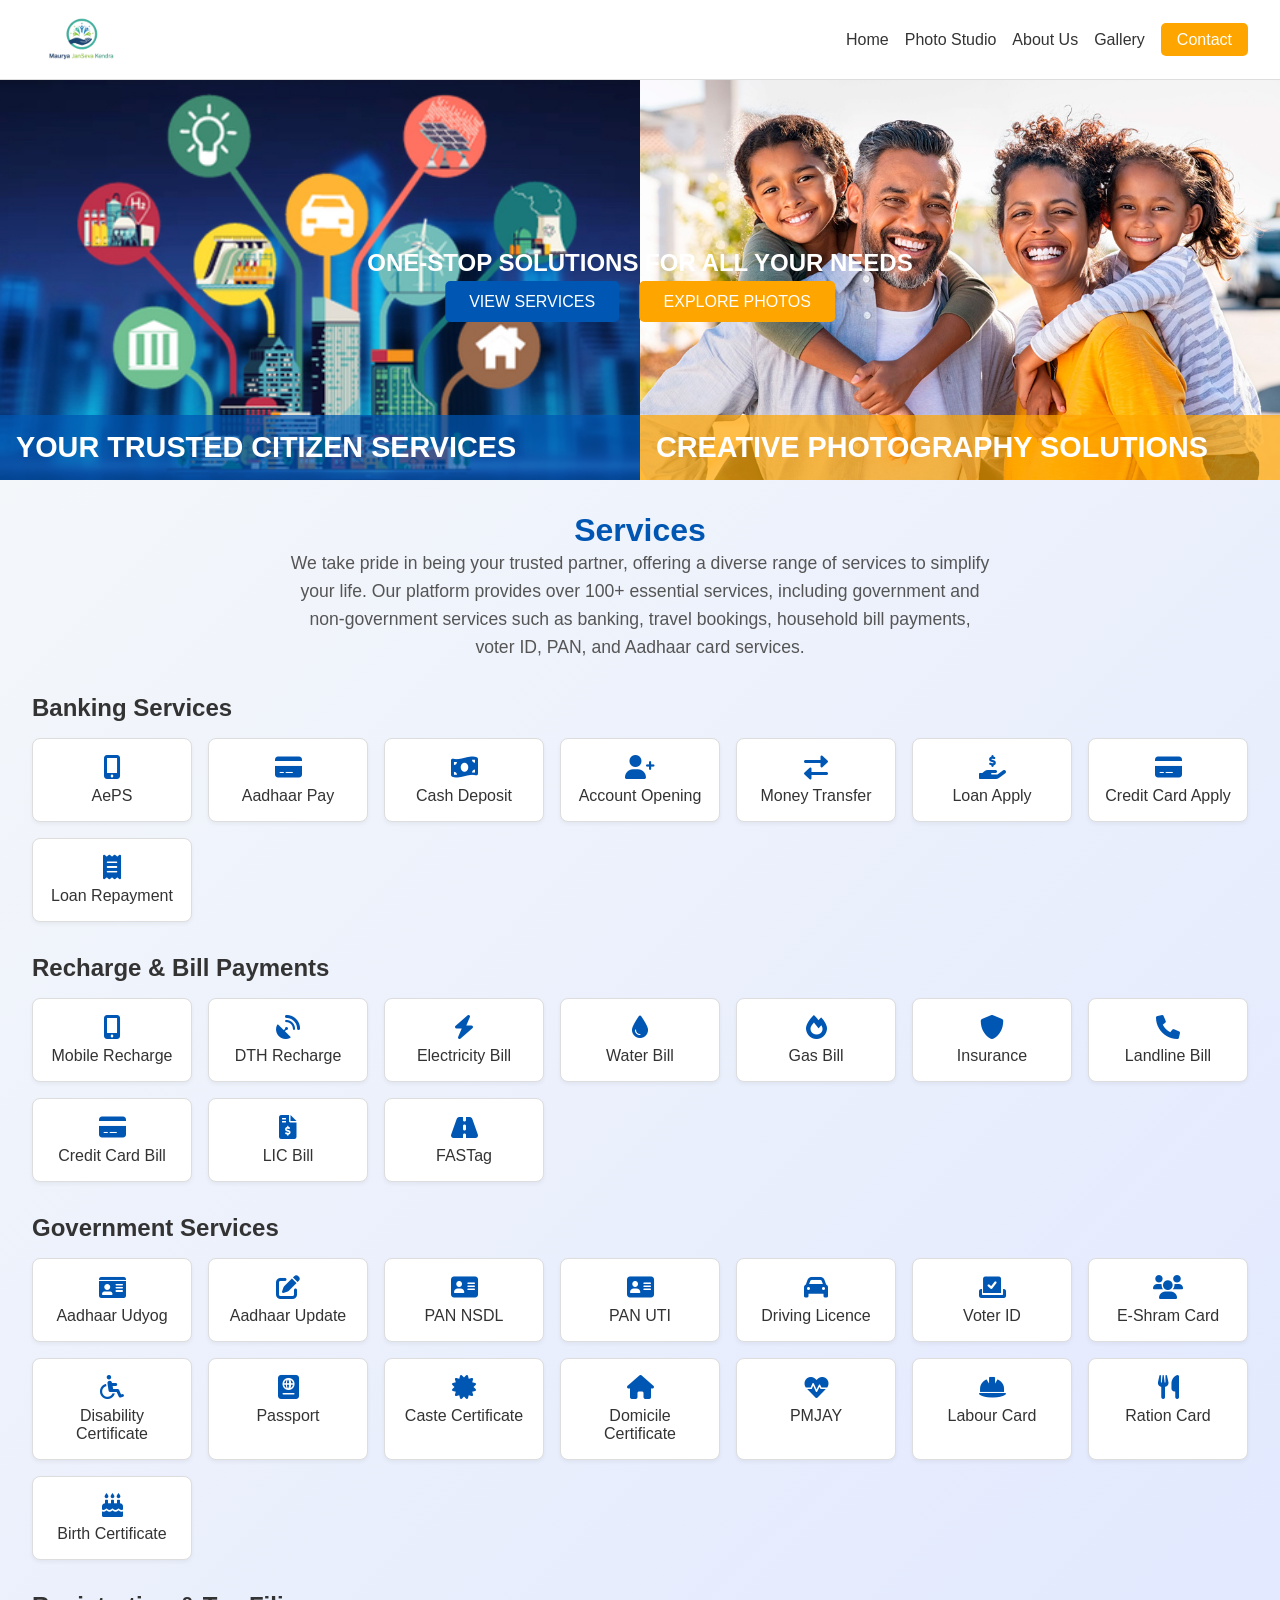
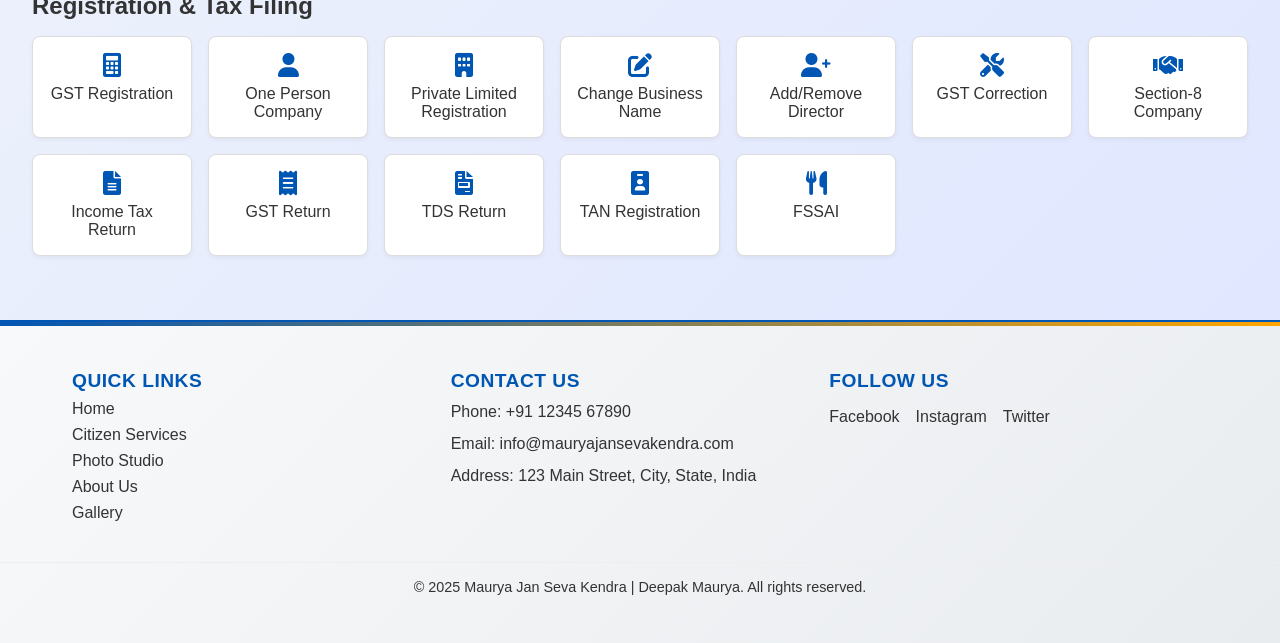
==== index.html @ 8f9ac322 "initial commit" ====
<!DOCTYPE html>
<html lang="en">
  <head>
  <meta charset="UTF-8" />
  <meta name="viewport" content="width=device-width, initial-scale=1.0" />
  <title>Maurya Jan Seva Kendra</title>
  <link rel="stylesheet" href="style.css" />
  <link rel="stylesheet" href="https://cdnjs.cloudflare.com/ajax/libs/font-awesome/6.0.0/css/all.min.css">
  <link rel="shortcut icon" href="images/logo-jan.png" type="image/x-icon">
 
</head>
<body>
  <header>
    <div class="logo">
      <img src="images/logo-jan.png" alt="">
    </div>
    <nav>
      <ul>
        <li><a href="index.html">Home</a></li>
        <li><a href="studio.html">Photo Studio</a></li>
        <li><a href="about.html">About Us</a></li>
        <li><a href="studio.html">Gallery</a></li>
        <li><a href="contact.html" class="contact-btn">Contact</a></li>
      </ul>
    </nav>

  </header>

  <section class="hero">
    <div class="hero-left">
      <div class="overlay blue">
        <h2>YOUR TRUSTED CITIZEN SERVICES</h2>
      </div>
    </div>
    <div class="hero-right">
      <div class="overlay orange">
        <h2>CREATIVE PHOTOGRAPHY SOLUTIONS</h2>
      </div>
    </div>
    <div class="hero-center">
      <h3>ONE-STOP SOLUTIONS FOR ALL YOUR NEEDS</h3>
      <div class="cta">
        <a href="#services" class="btn blue">VIEW SERVICES</a>
        <a href="studio.html" class="btn orange">EXPLORE PHOTOS</a>
      </div>
    </div>
  </section>

  <section class="services-section" id="services">
  <h2>Services</h2>
  <p class="intro">
    We take pride in being your trusted partner, offering a diverse range of services to simplify your life. Our platform provides over 100+ essential services, including government and non-government services such as banking, travel bookings, household bill payments, voter ID, PAN, and Aadhaar card services.
  </p>

  <div class="category">
    <h3>Banking Services</h3>
    <div class="grid">
      <div class="card"><i class="fas fa-mobile-alt"></i> AePS</div>
      <div class="card"><i class="fas fa-credit-card"></i> Aadhaar Pay</div>
      <div class="card"><i class="fas fa-money-bill-wave"></i> Cash Deposit</div>
      <div class="card"><i class="fas fa-user-plus"></i> Account Opening</div>
      <div class="card"><i class="fas fa-exchange-alt"></i> Money Transfer</div>
      <div class="card"><i class="fas fa-hand-holding-usd"></i> Loan Apply</div>
      <div class="card"><i class="fas fa-credit-card"></i> Credit Card Apply</div>
      <div class="card"><i class="fas fa-receipt"></i> Loan Repayment</div>
    </div>
  </div>

  <div class="category">
    <h3>Recharge & Bill Payments</h3>
    <div class="grid">
      <div class="card"><i class="fas fa-mobile-alt"></i> Mobile Recharge</div>
      <div class="card"><i class="fas fa-satellite-dish"></i> DTH Recharge</div>
      <div class="card"><i class="fas fa-bolt"></i> Electricity Bill</div>
      <div class="card"><i class="fas fa-tint"></i> Water Bill</div>
      <div class="card"><i class="fas fa-fire"></i> Gas Bill</div>
      <div class="card"><i class="fas fa-shield-alt"></i> Insurance</div>
      <div class="card"><i class="fas fa-phone"></i> Landline Bill</div>
      <div class="card"><i class="fas fa-credit-card"></i> Credit Card Bill</div>
      <div class="card"><i class="fas fa-file-invoice-dollar"></i> LIC Bill</div>
      <div class="card"><i class="fas fa-road"></i> FASTag</div>
    </div>
  </div>

  <div class="category">
    <h3>Government Services</h3>
    <div class="grid">
      <div class="card"><i class="fas fa-id-card"></i> Aadhaar Udyog</div>
      <div class="card"><i class="fas fa-edit"></i> Aadhaar Update</div>
      <div class="card"><i class="fas fa-address-card"></i> PAN NSDL</div>
      <div class="card"><i class="fas fa-address-card"></i> PAN UTI</div>
      <div class="card"><i class="fas fa-car"></i> Driving Licence</div>
      <div class="card"><i class="fas fa-vote-yea"></i> Voter ID</div>
      <div class="card"><i class="fas fa-users"></i> E-Shram Card</div>
      <div class="card"><i class="fas fa-wheelchair"></i> Disability Certificate</div>
      <div class="card"><i class="fas fa-passport"></i> Passport</div>
      <div class="card"><i class="fas fa-certificate"></i> Caste Certificate</div>
      <div class="card"><i class="fas fa-home"></i> Domicile Certificate</div>
      <div class="card"><i class="fas fa-heartbeat"></i> PMJAY</div>
      <div class="card"><i class="fas fa-hard-hat"></i> Labour Card</div>
      <div class="card"><i class="fas fa-utensils"></i> Ration Card</div>
      <div class="card"><i class="fas fa-birthday-cake"></i> Birth Certificate</div>
    </div>
  </div>

  <div class="category">
    <h3>Registration & Tax Filing</h3>
    <div class="grid">
      <div class="card"><i class="fas fa-calculator"></i> GST Registration</div>
      <div class="card"><i class="fas fa-user"></i> One Person Company</div>
      <div class="card"><i class="fas fa-building"></i> Private Limited Registration</div>
      <div class="card"><i class="fas fa-edit"></i> Change Business Name</div>
      <div class="card"><i class="fas fa-user-plus"></i> Add/Remove Director</div>
      <div class="card"><i class="fas fa-tools"></i> GST Correction</div>
      <div class="card"><i class="fas fa-handshake"></i> Section-8 Company</div>
      <div class="card"><i class="fas fa-file-alt"></i> Income Tax Return</div>
      <div class="card"><i class="fas fa-receipt"></i> GST Return</div>
      <div class="card"><i class="fas fa-file-invoice"></i> TDS Return</div>
      <div class="card"><i class="fas fa-id-badge"></i> TAN Registration</div>
      <div class="card"><i class="fas fa-utensils"></i> FSSAI</div>
    </div>
  </div>
</section>

  

  <!-- Modal for service information -->
  <div id="service-modal" class="modal">
    <div class="modal-content">
      <span class="close">&times;</span>
      <h2 id="modal-title"></h2>
      <p id="modal-description"></p>
    </div>
  </div>

  <footer>
    <div class="footer-content">
      <div class="footer-section">
        <h4>Quick Links</h4>
        <ul>
          <li><a href="index.html">Home</a></li>
          <li><a href="#services">Citizen Services</a></li>
          <li><a href="studio.html">Photo Studio</a></li>
          <li><a href="about.html">About Us</a></li>
          <li><a href="studio.html">Gallery</a></li>
        </ul>
      </div>
      <div class="footer-section">
        <h4>Contact Us</h4>
        <p>Phone: +91 12345 67890</p>
        <p>Email: info@mauryajansevakendra.com</p>
        <p>Address: 123 Main Street, City, State, India</p>
      </div>
      <div class="footer-section">
        <h4>Follow Us</h4>
        <ul class="social-links">
          <li><a href="#" target="_blank">Facebook</a></li>
          <li><a href="#" target="_blank">Instagram</a></li>
          <li><a href="#" target="_blank">Twitter</a></li>
        </ul>
      </div>
    </div>
    <div class="footer-bottom">
      <p>&copy; 2025 Maurya Jan Seva Kendra | Deepak Maurya. All rights reserved.</p>
    </div>
  </footer>

  <script src="script.js"></script>
</body>
</html>
---- style.css ----
:root {
  --white: #ffffff;
  --light-grey: #f4f7fa;
  --text-dark: #333333;
  --blue: #0056b3;
  --orange: #ffa500;
}
*{
  margin: 0;
  padding: 0;
  box-sizing: border-box;
}

body {
  margin: 0;
  font-family: 'Poppins', sans-serif;
  background: var(--light-grey);
  color: var(--text-dark);
}

header {
  height: 80px;
  display: flex;
  justify-content: space-between;
  align-items: center;
  background: var(--white);
  padding: 0 2rem;
  border-bottom: 1px solid #ddd;
  transition: background-color 0.3s ease;
  position: sticky;
  top: 0;
  z-index: 100;
}

header.scrolled {
  background: rgba(255, 255, 255, 0.95);
  -webkit-backdrop-filter: blur(10px);
  backdrop-filter: blur(10px);
}

.logo img {
  height: 100px;
  width: auto;
}

nav ul {
  list-style: none;
  display: flex;
  gap: 1rem;
}

nav a {
  text-decoration: none;
  color: var(--text-dark);
  position: relative;
  transition: color 0.3s ease;
}

nav a::after {
  content: '';
  position: absolute;
  width: 0;
  height: 2px;
  bottom: -5px;
  left: 0;
  background-color: var(--orange);
  transition: width 0.3s ease;
}

nav a:hover::after {
  width: 100%;
}

nav a:hover {
  color: var(--blue);
}

.contact-btn {
  background: var(--orange);
  color: var(--white);
  padding: 0.5rem 1rem;
  border-radius: 5px;
  transition: background-color 0.3s ease, transform 0.3s ease;
}

.contact-btn:hover {
  background: var(--blue);
  transform: scale(1.05);
}

.hero {
  display: flex;
  position: relative;
  height: 400px;
  animation: fadeIn 1.5s ease-in-out;
}

.hero-left,
.hero-right {
  flex: 1;
  background-size: cover;
  background-position: center;
}

.hero-left {
  background-image: url('images/hero1.webp');
}

.hero-right {
  background-image: url('images/hero2.jpg');
}

.overlay {
  position: absolute;
  bottom: 0;
  width: 50%;
  padding: 1rem;
  color: var(--white);
  font-size: 1.2rem;
  font-weight: bold;
  transition: transform 0.3s ease;
}

.overlay.blue {
  background: rgba(0, 86, 179, 0.7);
  left: 0;
}

.overlay.orange {
  background: rgba(255, 165, 0, 0.7);
  right: 0;
}

.overlay:hover {
  transform: translateY(-10px);
}

.hero-center {
  position: absolute;
  top: 50%;
  left: 50%;
  color: #ffffff;
  transform: translate(-50%, -50%);
  text-align: center;
}

.hero-center h3 {
  font-size: 1.5rem;
  margin-bottom: 1rem;
}

.cta .btn {
  padding: 0.75rem 1.5rem;
  margin: 0 0.5rem;
  border-radius: 5px;
  text-decoration: none;
  color: var(--white);
}

.btn.blue {
  background: var(--blue);
  transition: background-color 0.3s ease, transform 0.3s ease;
  text-align: center;
}

.btn.blue:hover {
  background: var(--orange);
  transform: scale(1.05);
}

.btn.orange {
  background: var(--orange);
  transition: background-color 0.3s ease, transform 0.3s ease;
  text-align: center;
}

.btn.orange:hover {
  background: var(--blue);
  transform: scale(1.05);
}

.services-section {
  padding: 2rem;
  background: linear-gradient(135deg, #f4f7fa 0%, #e0e7ff 100%);
  color: #333;
  animation: fadeIn 1s ease-in-out;
}

.services-section h2 {
  text-align: center;
  font-size: 2rem;
  color: #0056b3;
}

.services-section .intro {
  text-align: center;
  max-width: 700px;
  margin: 0 auto 2rem;
  font-size: 1.1rem;
  font-weight: 400;
  line-height: 1.6;
  color: #555;
}

.category {
  margin-bottom: 2rem;
}

.category h3 {
  font-size: 1.5rem;
  color: #333;
  margin-bottom: 1rem;
}

.grid {
  display: grid;
  grid-template-columns: repeat(auto-fit, minmax(150px, 1fr));
  gap: 1rem;
}

.card {
  background: #ffffff;
  border: 1px solid #ddd;
  padding: 1rem;
  text-align: center;
  border-radius: 8px;
  font-weight: 500;
  box-shadow: 0 2px 4px rgba(0,0,0,0.05);
  transition: transform 0.3s ease, background-color 0.3s ease, color 0.3s ease, box-shadow 0.3s ease;
  cursor: pointer;
  display: flex;
  flex-direction: column;
  align-items: center;
  gap: 0.5rem;
}

.card i {
  font-size: 1.5rem;
  color: var(--blue);
  transition: transform 0.3s ease, color 0.3s ease;
}

.card:hover {
  transform: scale(1.05);
  box-shadow: 0 8px 16px rgba(0,0,0,0.2);
  background-color: var(--blue);
  color: var(--white);
  border-color: var(--blue);
}

.card:hover i {
  transform: scale(1.1);
  color: var(--white);
}



footer {
  background: linear-gradient(135deg, #f8f9fa 0%, #e9ecef 100%);
  border-top: 2px solid var(--blue);
  padding: 3rem 0 2rem;
  color: var(--text-dark);
  position: relative;
}

footer::before {
  content: '';
  position: absolute;
  top: 0;
  left: 0;
  right: 0;
  height: 4px;
  background: linear-gradient(90deg, var(--blue) 0%, var(--orange) 100%);
}

.footer-content {
  display: flex;
  justify-content: space-around;
  flex-wrap: wrap;
  max-width: 1200px;
  margin: 0 auto;
  padding: 0 2rem;
}

.footer-section {
  flex: 1;
  min-width: 200px;
  margin-bottom: 1rem;
}

.footer-section h4 {
  color: var(--blue);
  margin-bottom: 0.5rem;
  font-size: 1.2rem;
  font-weight: 600;
  text-transform: uppercase;
  letter-spacing: 0.5px;
}

.footer-section p {
  margin: 0.5rem 0;
  line-height: 1.5;
}

.footer-section ul {
  list-style: none;
  padding: 0;
}

.footer-section ul li {
  margin: 0.5rem 0;
}

.footer-section a {
  text-decoration: none;
  color: var(--text-dark);
  transition: color 0.3s ease;
}

.footer-section a:hover {
  color: var(--orange);
}

.social-links {
  display: flex;
  gap: 1rem;
}

.social-links li {
  margin: 0;
  transition: transform 0.3s ease;
}

.social-links li:hover {
  transform: translateY(-5px);
}

.footer-bottom {
  text-align: center;
  padding: 1rem 0;
  border-top: 1px solid #eee;
  margin-top: 1rem;
}

.footer-bottom p {
  margin: 0;
  font-size: 0.9rem;
  color: var(--text-dark);
}

/* Mobile responsiveness for footer */
@media (max-width: 768px) {
  .footer-content {
    flex-direction: column;
    padding: 0 1rem;
  }

  .footer-section {
    text-align: center;
  }

  .social-links {
    justify-content: center;
  }
}

/* Keyframes for fadeIn animation */
@keyframes fadeIn {
  from {
    opacity: 0;
    transform: translateY(20px);
  }
  to {
    opacity: 1;
    transform: translateY(0);
  }
}

/* Tooltip styles */
.tooltip {
  position: absolute;
  background: var(--blue);
  color: var(--white);
  padding: 8px 12px;
  border-radius: 4px;
  font-size: 0.9rem;
  white-space: nowrap;
  z-index: 1001;
  pointer-events: none;
  opacity: 0;
  transform: translateX(-50%) translateY(-10px);
  transition: opacity 0.3s ease, transform 0.3s ease;
}

.tooltip.show {
  opacity: 1;
  transform: translateX(-50%) translateY(0);
}

.tooltip::after {
  content: '';
  position: absolute;
  top: 100%;
  left: 50%;
  margin-left: -5px;
  border-width: 5px;
  border-style: solid;
  border-color: var(--blue) transparent transparent transparent;
}

/* Modal styles */
.modal {
  display: none;
  position: fixed;
  z-index: 1000;
  left: 0;
  top: 0;
  width: 100%;
  height: 100%;
  overflow: auto;
  background-color: rgba(0, 0, 0, 0.5);
}

.modal-content {
  background-color: #fefefe;
  margin: 15% auto;
  padding: 20px;
  border: 1px solid #888;
  width: 80%;
  max-width: 600px;
  border-radius: 8px;
  box-shadow: 0 4px 8px rgba(0, 0, 0, 0.1);
}

.close {
  color: #aaa;
  float: right;
  font-size: 28px;
  font-weight: bold;
  cursor: pointer;
}

.close:hover,
.close:focus {
  color: black;
  text-decoration: none;
}

#modal-title {
  color: var(--blue);
  margin-bottom: 15px;
}

#modal-description {
  line-height: 1.6;
  color: var(--text-dark);
}

/* Mobile responsiveness */
@media (max-width: 768px) {
  header {
    flex-direction: column;
    padding: 1rem;
  }

  nav ul {
    flex-wrap: wrap;
    justify-content: center;
  }

  .hero {
    flex-direction: column;
    height: auto;
  }

  .overlay {
    position: static;
    width: 100%;
    margin-bottom: 1rem;
  }

  .hero-center {
    position: static;
    transform: none;
    margin: 1rem 0;
  }

  .grid {
    grid-template-columns: 1fr;
  }

  .modal-content {
    width: 90%;
    margin: 20% auto;
    padding: 15px;
  }
}
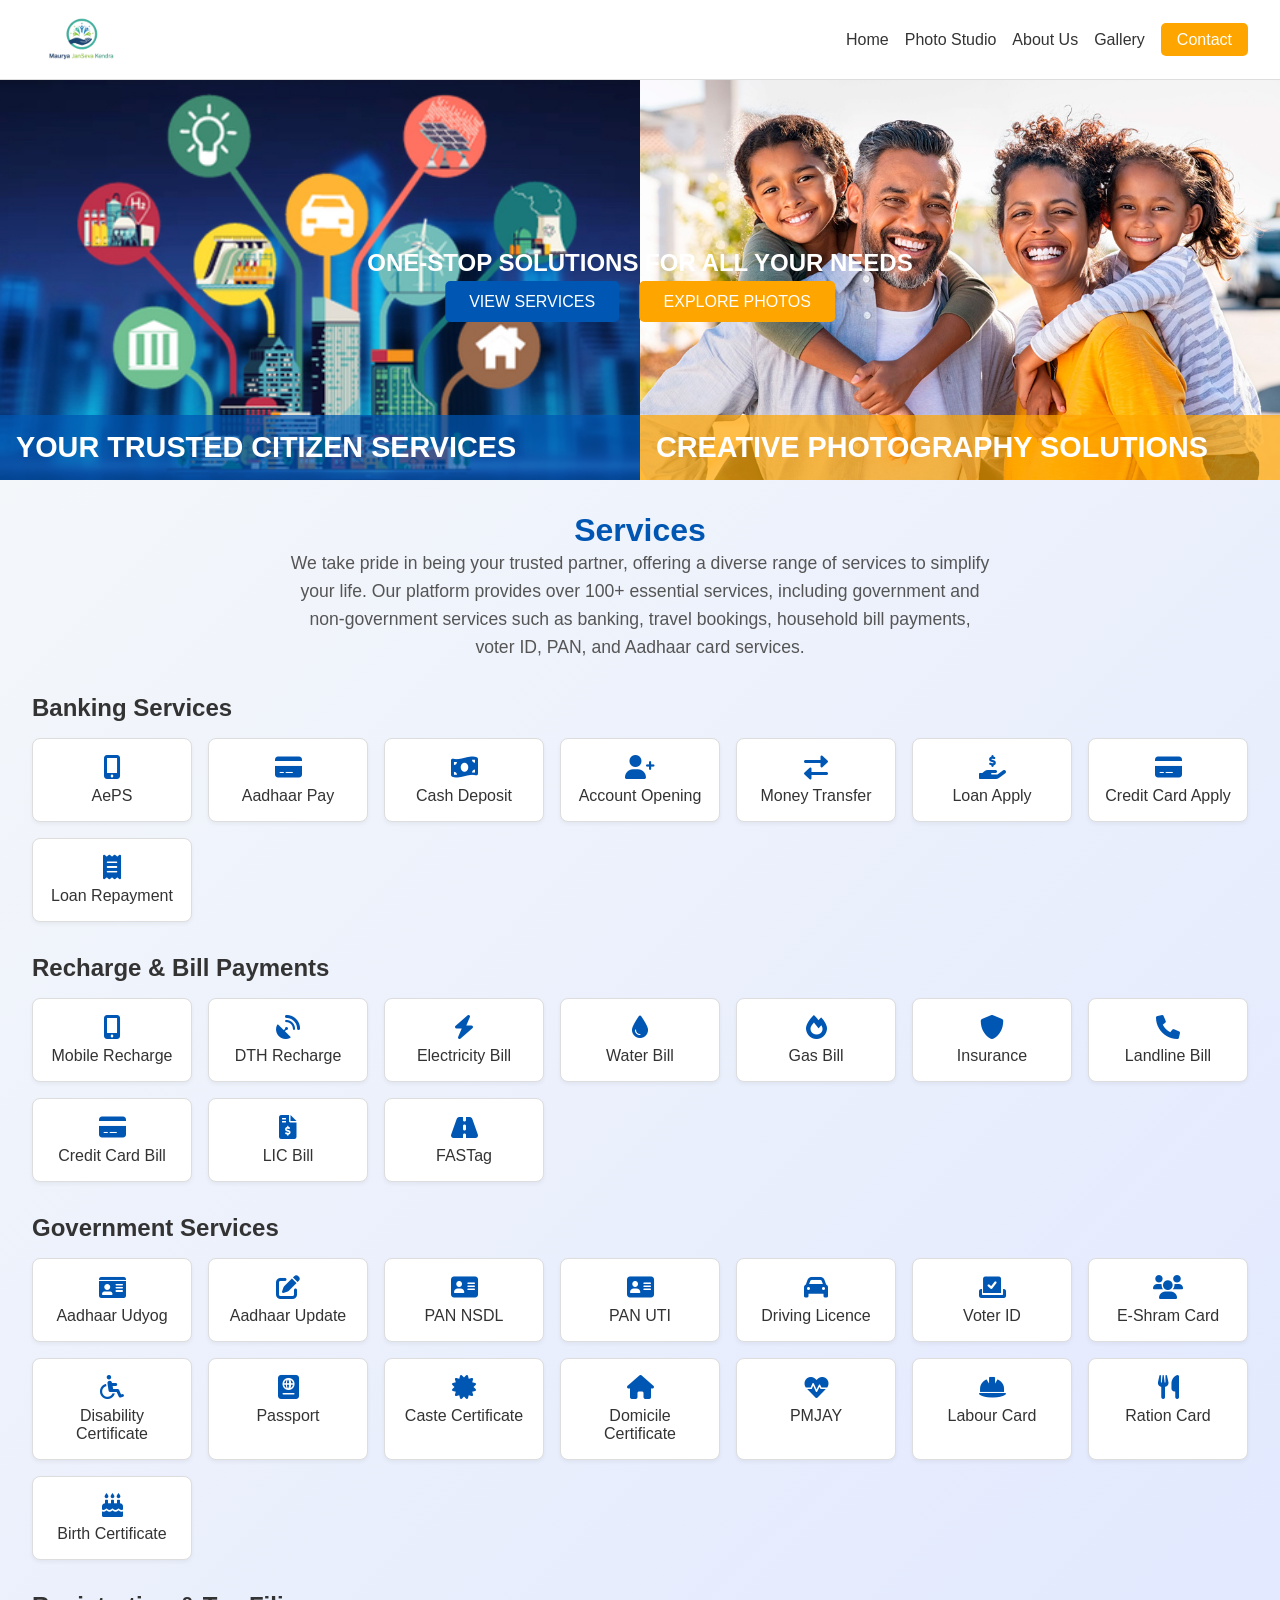
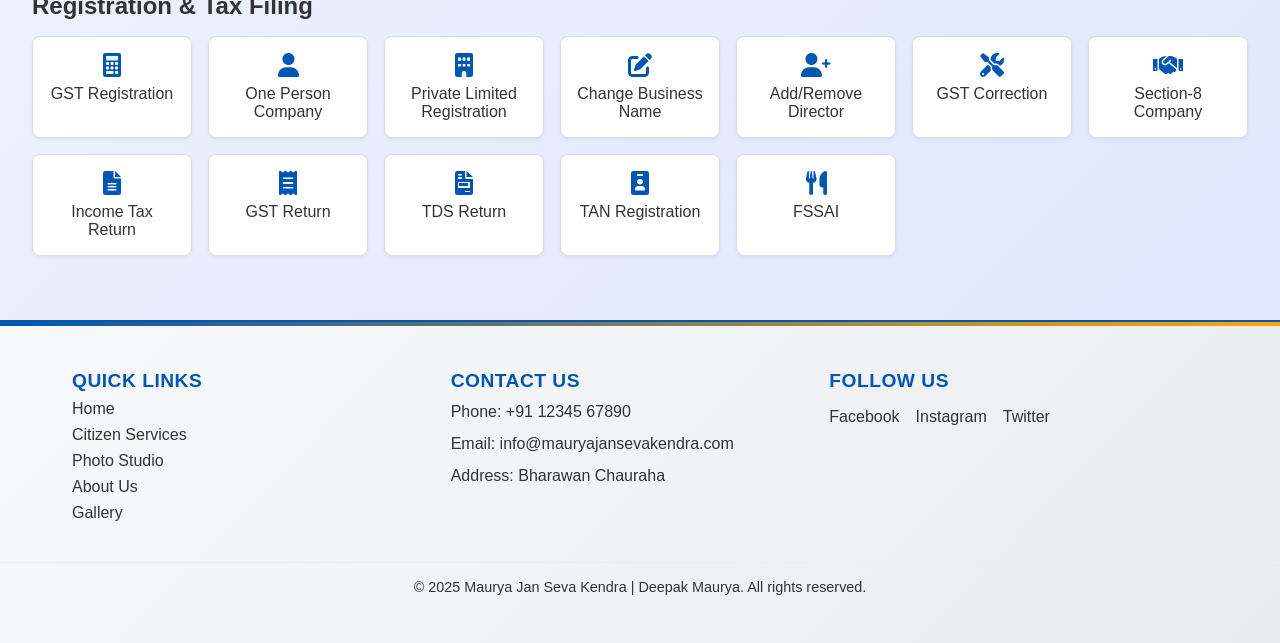
==== commit 84937f51: "resolve some issues" ====
--- a/index.html
+++ b/index.html
@@ -14,12 +14,18 @@
     <div class="logo">
       <img src="images/logo-jan.png" alt="">
     </div>
+
     <nav>
-      <ul>
+      <div class="hamburger">
+        <span></span>
+        <span></span>
+        <span></span>
+      </div>
+      <ul class="nav-menu">
         <li><a href="index.html">Home</a></li>
         <li><a href="studio.html">Photo Studio</a></li>
         <li><a href="about.html">About Us</a></li>
-        <li><a href="studio.html">Gallery</a></li>
+        <li><a href="error.html">Gallery</a></li>
         <li><a href="contact.html" class="contact-btn">Contact</a></li>
       </ul>
     </nav>
@@ -142,14 +148,14 @@
           <li><a href="#services">Citizen Services</a></li>
           <li><a href="studio.html">Photo Studio</a></li>
           <li><a href="about.html">About Us</a></li>
-          <li><a href="studio.html">Gallery</a></li>
+          <li><a href="error.html">Gallery</a></li>
         </ul>
       </div>
       <div class="footer-section">
         <h4>Contact Us</h4>
         <p>Phone: +91 12345 67890</p>
         <p>Email: info@mauryajansevakendra.com</p>
-        <p>Address: 123 Main Street, City, State, India</p>
+        <p>Address: Bharawan Chauraha </p>
       </div>
       <div class="footer-section">
         <h4>Follow Us</h4>
@@ -165,6 +171,7 @@
     </div>
   </footer>
 
+  <script src="navbar.js"></script>
   <script src="script.js"></script>
 </body>
 </html>
--- a/style.css
+++ b/style.css
@@ -32,6 +32,45 @@
   z-index: 100;
 }
 
+.hamburger {
+  display: none;
+  flex-direction: column;
+  cursor: pointer;
+  gap: 4px;
+}
+
+.hamburger span {
+  width: 25px;
+  height: 3px;
+  background: var(--text-dark);
+  transition: 0.3s;
+}
+
+.hamburger.active span:nth-child(1) {
+  transform: rotate(-45deg) translate(-5px, 6px);
+}
+
+.hamburger.active span:nth-child(2) {
+  opacity: 0;
+}
+
+.hamburger.active span:nth-child(3) {
+  transform: rotate(45deg) translate(-5px, -6px);
+}
+
+.nav-menu {
+  list-style: none;
+  display: flex;
+  gap: 1rem;
+  margin: 0;
+  padding: 0;
+  transition: transform 0.3s ease;
+}
+
+.nav-menu.active {
+  transform: translateX(0);
+}
+
 header.scrolled {
   background: rgba(255, 255, 255, 0.95);
   -webkit-backdrop-filter: blur(10px);
@@ -104,10 +143,12 @@
 
 .hero-left {
   background-image: url('images/hero1.webp');
+  animation: slideInLeft 1.5s ease-in-out;
 }
 
 .hero-right {
   background-image: url('images/hero2.jpg');
+  animation: slideInRight 1.5s ease-in-out;
 }
 
 .overlay {
@@ -240,12 +281,17 @@
   transition: transform 0.3s ease, color 0.3s ease;
 }
 
+.card {
+  animation: zoomIn 0.8s ease-in-out;
+}
+
 .card:hover {
   transform: scale(1.05);
   box-shadow: 0 8px 16px rgba(0,0,0,0.2);
   background-color: var(--blue);
   color: var(--white);
   border-color: var(--blue);
+  animation: bounce 0.6s ease;
 }
 
 .card:hover i {
@@ -364,7 +410,7 @@
   }
 }
 
-/* Keyframes for fadeIn animation */
+/* Keyframes for animations */
 @keyframes fadeIn {
   from {
     opacity: 0;
@@ -373,6 +419,60 @@
   to {
     opacity: 1;
     transform: translateY(0);
+  }
+}
+
+@keyframes slideInLeft {
+  from {
+    opacity: 0;
+    transform: translateX(-100px);
+  }
+  to {
+    opacity: 1;
+    transform: translateX(0);
+  }
+}
+
+@keyframes slideInRight {
+  from {
+    opacity: 0;
+    transform: translateX(100px);
+  }
+  to {
+    opacity: 1;
+    transform: translateX(0);
+  }
+}
+
+@keyframes bounce {
+  0%, 20%, 50%, 80%, 100% {
+    transform: translateY(0);
+  }
+  40% {
+    transform: translateY(-10px);
+  }
+  60% {
+    transform: translateY(-5px);
+  }
+}
+
+@keyframes rotate {
+  from {
+    transform: rotate(0deg);
+  }
+  to {
+    transform: rotate(360deg);
+  }
+}
+
+@keyframes zoomIn {
+  from {
+    opacity: 0;
+    transform: scale(0.5);
+  }
+  to {
+    opacity: 1;
+    transform: scale(1);
   }
 }
 
@@ -459,14 +559,61 @@
 /* Mobile responsiveness */
 @media (max-width: 768px) {
   header {
+    flex-direction: row;
+    justify-content: center;
+    justify-content: space-between;
+    align-items: center;
+    padding: 1rem;
+  }
+
+  .hamburger {
+    display: flex;
+  }
+
+  .nav-menu {
+    position: fixed;
+    top: 80px;
+    left: -100%;
+    width: 100%;
+    height: calc(100vh - 80px);
+    background: var(--white);
     flex-direction: column;
+    align-items: center;
+    justify-content: space-between;
+    gap: 2rem;
+    box-shadow: 0 4px 8px rgba(0,0,0,0.1);
+    z-index: 99;
+  }
+
+  .nav-menu.active {
+    left: 0;
+  }
+
+  .nav-menu li {
+    margin: 0;
+  }
+
+  .nav-menu a {
+    font-size: 1.2rem;
     padding: 1rem;
+    display: block;
+    width: 100%;
+    text-align: center;
   }
 
   nav ul {
+    display: flex;
+    flex-direction: row;
+    justify-content: center;
+    align-items: center;
     flex-wrap: wrap;
-    justify-content: center;
-  }
+    gap: 1rem;
+    margin: 0;
+    padding: 0;
+  }
+
+  nav li {
+    list-style: none;
 
   .hero {
     flex-direction: column;
@@ -496,4 +643,176 @@
   }
 }
 
-
+/* Mid-range phones responsiveness (720px - 1080px) */
+@media (min-width: 720px) and (max-width: 1080px) {
+  header {
+    padding: 0 1.5rem;
+  }
+
+  .logo img {
+    height: 80px;
+  }
+
+  nav ul {
+    gap: 0.8rem;
+  }
+
+  nav a {
+    font-size: 0.95rem;
+  }
+
+  .contact-btn {
+    padding: 0.45rem 0.9rem;
+    font-size: 0.95rem;
+  }
+
+  .hero {
+    height: 350px;
+  }
+
+  .overlay {
+    padding: 0.8rem;
+    font-size: 1.1rem;
+  }
+
+  .hero-center h3 {
+    font-size: 1.3rem;
+  }
+
+  .cta .btn {
+    padding: 0.65rem 1.3rem;
+    font-size: 0.95rem;
+  }
+
+  .services-section {
+    padding: 1.5rem;
+  }
+
+  .services-section h2 {
+    font-size: 1.8rem;
+  }
+
+  .intro {
+    font-size: 1rem;
+  }
+
+  .category h3 {
+    font-size: 1.4rem;
+  }
+
+  .grid {
+    grid-template-columns: repeat(auto-fit, minmax(140px, 1fr));
+    gap: 0.8rem;
+  }
+
+  .card {
+    padding: 0.9rem;
+    font-size: 0.95rem;
+  }
+
+  .card i {
+    font-size: 1.3rem;
+  }
+
+  .footer-content {
+    padding: 0 1.5rem;
+  }
+
+  .footer-section h4 {
+    font-size: 1.1rem;
+  }
+
+  .modal-content {
+    width: 85%;
+    padding: 18px;
+  }
+}
+}
+
+/* Small screens responsiveness (up to 480px) */
+@media (max-width: 480px) {
+  header {
+    padding: 0.5rem 1rem;
+  }
+
+  .logo img {
+    height: 60px;
+  }
+
+  nav ul {
+    gap: 0.5rem;
+  }
+
+  nav a {
+    font-size: 0.9rem;
+  }
+
+  .contact-btn {
+    padding: 0.4rem 0.8rem;
+    font-size: 0.9rem;
+  }
+
+  .hero {
+    height: 300px;
+  }
+
+  .overlay {
+    padding: 0.6rem;
+    font-size: 1rem;
+  }
+
+  .hero-center h3 {
+    font-size: 1.2rem;
+  }
+
+  .cta .btn {
+    padding: 0.6rem 1.2rem;
+    font-size: 0.9rem;
+  }
+
+  .services-section {
+    padding: 1rem;
+  }
+
+  .services-section h2 {
+    font-size: 1.6rem;
+  }
+
+  .intro {
+    font-size: 0.95rem;
+  }
+
+  .category h3 {
+    font-size: 1.3rem;
+  }
+
+  .grid {
+    grid-template-columns: 1fr;
+    gap: 0.7rem;
+  }
+
+  .card {
+    padding: 0.8rem;
+    font-size: 0.9rem;
+  }
+
+  .card i {
+    font-size: 1.2rem;
+  }
+
+  .footer-content {
+    padding: 0 1rem;
+  }
+
+  .footer-section h4 {
+    font-size: 1rem;
+  }
+
+  .modal-content {
+    width: 95%;
+    margin: 25% auto;
+    padding: 12px;
+  }
+}
+
+
